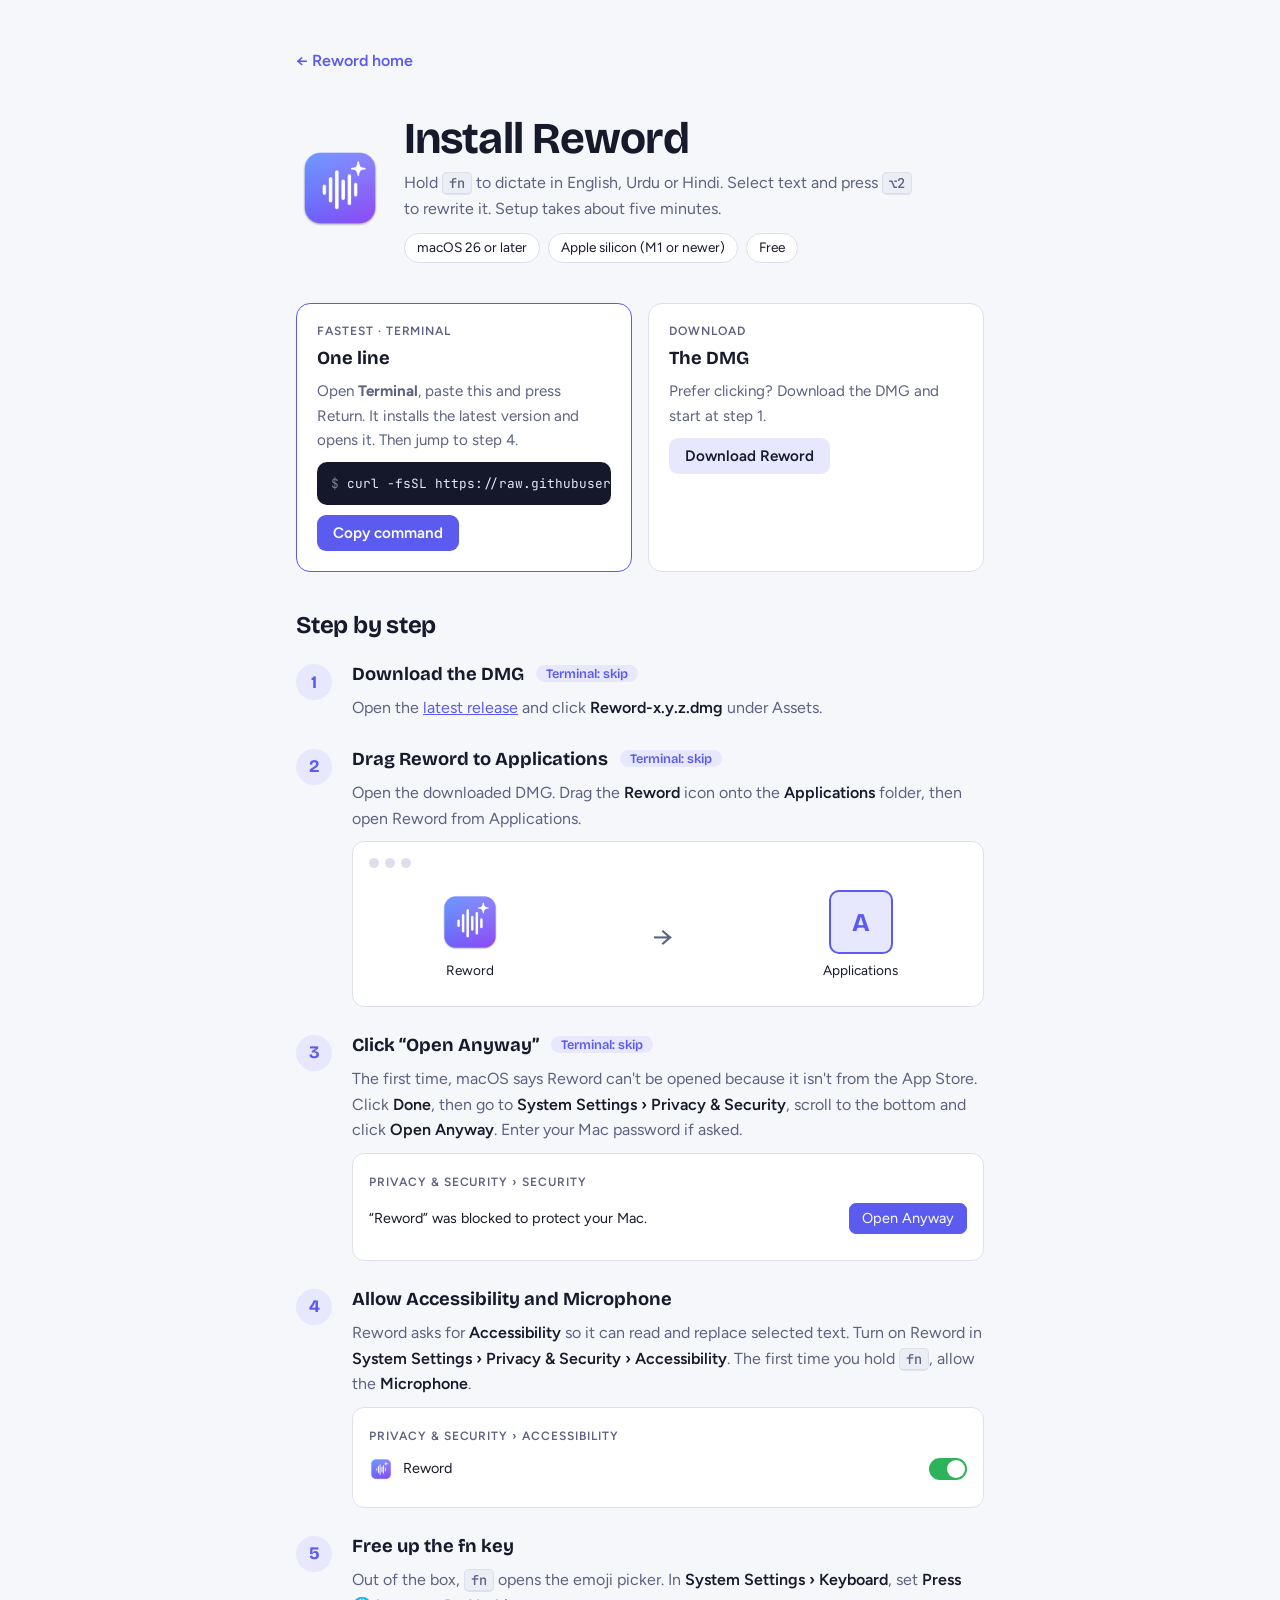
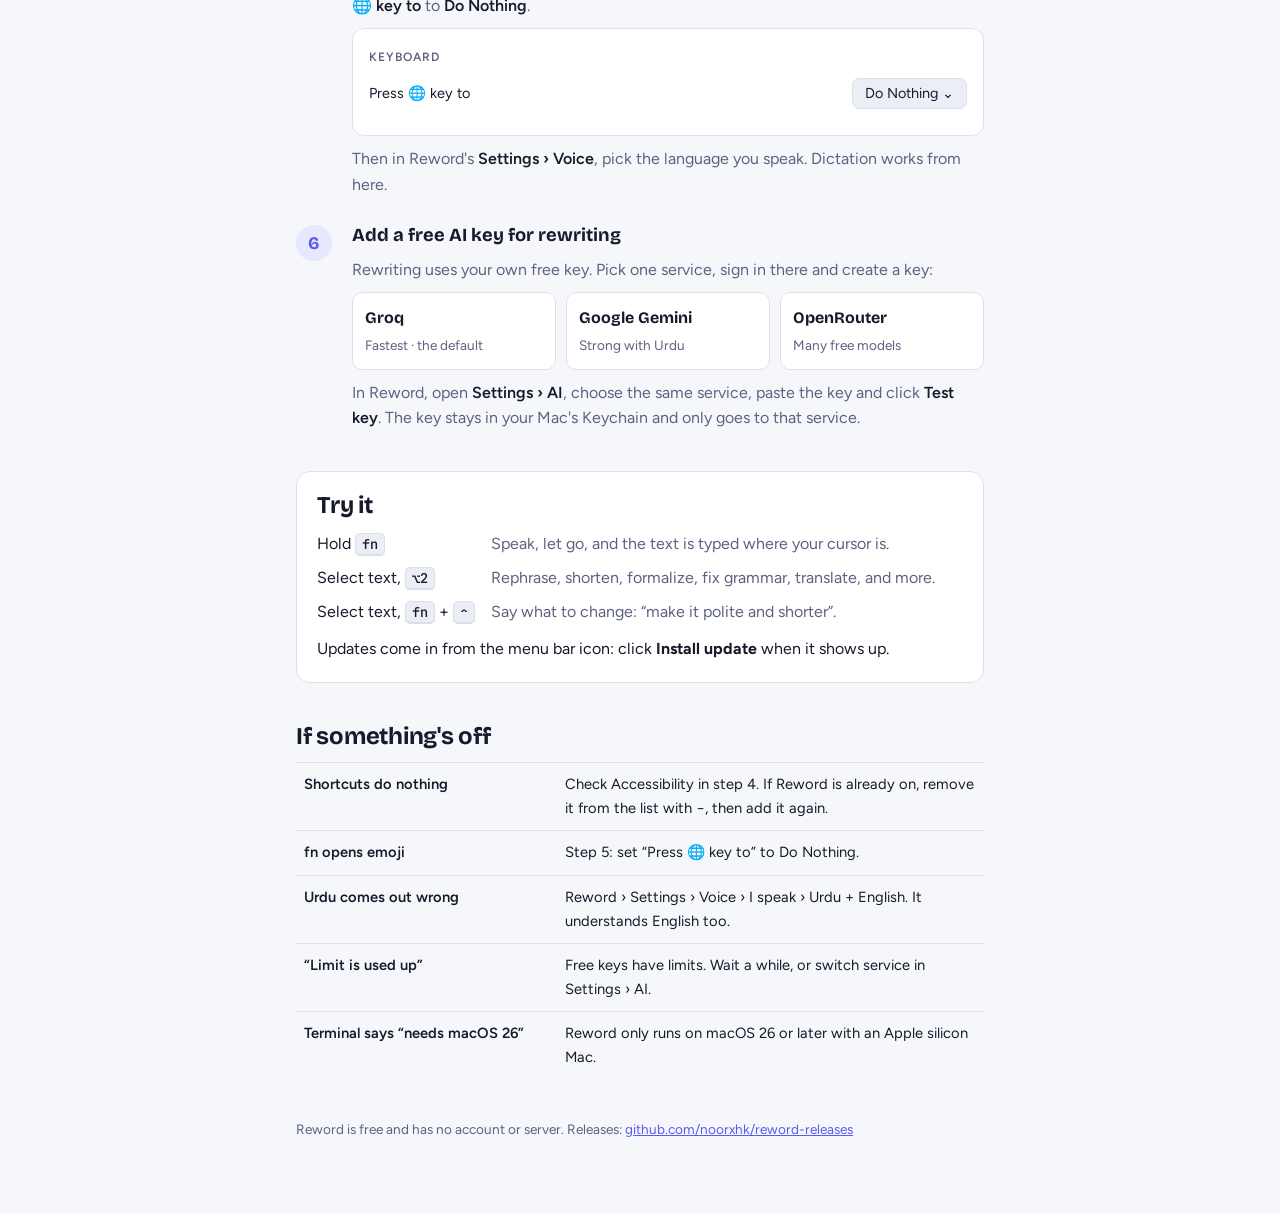
==== docs/install.html @ 955d774e "Landing page for Reword index.html is now a landing page: hero with the film, before/after examples," ====
<!doctype html>
<html lang="en">
<head>
<meta charset="utf-8">
<meta name="viewport" content="width=device-width, initial-scale=1, viewport-fit=cover">
<link rel="icon" href="icon.png">
<title>Install Reword</title>
<meta name="description" content="Step-by-step guide to install Reword on your Mac.">
<link rel="preconnect" href="https://fonts.googleapis.com">
<link rel="stylesheet" href="https://fonts.googleapis.com/css2?family=Bricolage+Grotesque:opsz,wght@12..96,600;12..96,700&family=Figtree:wght@400;500;600&family=JetBrains+Mono:wght@400;500&display=swap">
<style>
/* Layout: one narrow column, each step a numbered row with a small mock of the macOS screen it happens on. */
:root {
  --bg: #f6f7fb;
  --surface: #ffffff;
  --sunk: #eceef6;
  --fg: #171a2b;
  --muted: #5d6280;
  --line: #dde0ec;
  --accent: #5b5bf0;
  --accent-ink: #ffffff;
  --accent-soft: #e7e7fd;
  --ok: #2fb35a;
  --term-bg: #15172a;
  --term-fg: #e6e8f5;
  --display: "Bricolage Grotesque", "Avenir Next", system-ui, sans-serif;
  --body: "Figtree", -apple-system, "Segoe UI", system-ui, sans-serif;
  --mono: "JetBrains Mono", ui-monospace, "SF Mono", Menlo, monospace;
}
@media (prefers-color-scheme: dark) {
  :root:not([data-theme="light"]) {
    --bg: #0f1120; --surface: #181b2e; --sunk: #21253c; --fg: #eceefa; --muted: #a2a7c4; --line: #2c3150;
    --accent: #8b8bff; --accent-ink: #0f1120; --accent-soft: #262a52; --ok: #4cd27a; --term-bg: #0a0b16; --term-fg: #e6e8f5;
    color-scheme: dark;
  }
}
:root[data-theme="dark"] {
  --bg: #0f1120; --surface: #181b2e; --sunk: #21253c; --fg: #eceefa; --muted: #a2a7c4; --line: #2c3150;
  --accent: #8b8bff; --accent-ink: #0f1120; --accent-soft: #262a52; --ok: #4cd27a; --term-bg: #0a0b16; --term-fg: #e6e8f5;
  color-scheme: dark;
}
* { box-sizing: border-box; }
body { margin: 0; background: var(--bg); color: var(--fg); font: 16px/1.6 var(--body); -webkit-font-smoothing: antialiased; }
img { max-width: 100%; }
.wrap { max-width: 720px; margin: 0 auto; padding-block: 48px 72px; padding-left: max(16px, env(safe-area-inset-left, 0px)); padding-right: max(16px, env(safe-area-inset-right, 0px)); display: grid; gap: 40px; }
a { color: var(--accent); }
a:focus-visible, button:focus-visible { outline: 2px solid var(--accent); outline-offset: 2px; border-radius: 6px; }
h1, h2, h3 { font-family: var(--display); line-height: 1.15; text-wrap: balance; margin: 0; }
h1 { font-size: clamp(2rem, 6vw, 2.75rem); letter-spacing: -0.02em; }
h2 { font-size: 1.5rem; letter-spacing: -0.01em; }
h3 { font-size: 1.15rem; }
p { margin: 0; }
kbd { font: 500 0.85em var(--mono); background: var(--sunk); border: 1px solid var(--line); border-bottom-width: 2px; border-radius: 5px; padding: 1px 6px; }
.label { font: 600 0.75rem var(--body); letter-spacing: 0.08em; text-transform: uppercase; color: var(--muted); }

header { display: grid; grid-template-columns: auto 1fr; gap: 20px; align-items: center; }
header img { width: 88px; height: 88px; }
header .lede { color: var(--muted); margin-top: 6px; max-width: 52ch; }
.needs { display: flex; flex-wrap: wrap; gap: 8px; margin-top: 12px; }
.needs span { font-size: 0.85rem; background: var(--surface); border: 1px solid var(--line); border-radius: 999px; padding: 3px 12px; }

.paths { display: grid; grid-template-columns: 1fr 1fr; gap: 16px; }
.path { background: var(--surface); border: 1px solid var(--line); border-radius: 14px; padding: 20px; display: grid; gap: 10px; align-content: start; min-width: 0; }
.path.fast { border-color: var(--accent); }
.path p { color: var(--muted); font-size: 0.95rem; }
.term { background: var(--term-bg); color: var(--term-fg); border-radius: 10px; padding: 12px 14px; font: 0.8rem/1.5 var(--mono); overflow-x: auto; white-space: nowrap; }
.term::before { content: "$ "; opacity: 0.5; }
.btn { appearance: none; border: 0; cursor: pointer; font: 600 0.95rem var(--body); background: var(--accent); color: var(--accent-ink); border-radius: 9px; padding: 9px 16px; text-decoration: none; display: inline-flex; justify-self: start; align-items: center; gap: 8px; }
.btn.ghost { background: var(--accent-soft); color: var(--fg); }

ol.steps { list-style: none; margin: 0; padding: 0; display: grid; gap: 28px; counter-reset: step; }
.step { display: grid; grid-template-columns: 40px 1fr; gap: 16px; counter-increment: step; }
.step::before { content: counter(step); font: 700 1.1rem var(--display); width: 36px; height: 36px; border-radius: 50%; display: grid; place-items: center; background: var(--accent-soft); color: var(--accent); }
.step > div { display: grid; gap: 10px; min-width: 0; }
.step p { color: var(--muted); }
.step p strong { color: var(--fg); font-weight: 600; }
.skip { font-size: 0.8rem; font-weight: 600; color: var(--accent); background: var(--accent-soft); border-radius: 999px; padding: 1px 10px; margin-left: 8px; vertical-align: 2px; white-space: nowrap; }

/* Small stand-ins for the macOS screens each step happens on. */
.mock { background: var(--surface); border: 1px solid var(--line); border-radius: 12px; padding: 16px; font-size: 0.9rem; overflow-x: auto; }
.mock .bar { display: flex; gap: 6px; margin-bottom: 14px; }
.mock .bar i { width: 10px; height: 10px; border-radius: 50%; background: var(--line); }
.dmg { display: flex; align-items: center; justify-content: space-around; gap: 12px; padding: 8px 0; }
.dmg figure { margin: 0; display: grid; justify-items: center; gap: 6px; font-size: 0.85rem; }
.dmg img, .folder { width: 64px; height: 64px; }
.folder { border-radius: 10px; background: linear-gradient(var(--accent-soft), var(--accent-soft)) ; border: 2px solid var(--accent); display: grid; place-items: center; font: 700 1.6rem var(--display); color: var(--accent); }
.arrow { font-size: 1.8rem; color: var(--muted); }
.row { display: flex; align-items: center; justify-content: space-between; gap: 12px; padding: 10px 0; border-top: 1px solid var(--line); }
.row:first-of-type { border-top: 0; }
.row small { color: var(--muted); display: block; }
.fakebtn { border: 1px solid var(--line); border-radius: 7px; padding: 3px 12px; background: var(--sunk); white-space: nowrap; }
.fakebtn.hot { background: var(--accent); color: var(--accent-ink); border-color: var(--accent); }
.toggle { width: 38px; height: 22px; border-radius: 999px; background: var(--ok); position: relative; flex: none; }
.toggle::after { content: ""; position: absolute; top: 2px; right: 2px; width: 18px; height: 18px; border-radius: 50%; background: #fff; }
.app { display: flex; align-items: center; gap: 10px; }
.app img { width: 24px; height: 24px; }

.keys { display: grid; grid-template-columns: repeat(3, 1fr); gap: 10px; }
.key { border: 1px solid var(--line); border-radius: 10px; padding: 12px; background: var(--surface); display: grid; gap: 4px; text-decoration: none; color: var(--fg); min-width: 0; }
.key:hover { border-color: var(--accent); }
.key b { font-family: var(--display); }
.key span { color: var(--muted); font-size: 0.85rem; }

.try { background: var(--surface); border: 1px solid var(--line); border-radius: 14px; padding: 20px; display: grid; gap: 12px; }
.try dl { margin: 0; display: grid; grid-template-columns: auto 1fr; gap: 8px 16px; }
.try dt { white-space: nowrap; }
.try dd { margin: 0; color: var(--muted); }

table { width: 100%; border-collapse: collapse; font-size: 0.92rem; }
td { padding: 10px 8px; border-top: 1px solid var(--line); vertical-align: top; }
td:first-child { font-weight: 600; width: 38%; }
.tablewrap { overflow-x: auto; }
footer { color: var(--muted); font-size: 0.85rem; }

@media (max-width: 560px) {
  .paths, .keys { grid-template-columns: 1fr; }
  header { grid-template-columns: 1fr; }
  .step { grid-template-columns: 1fr; gap: 8px; }
}
</style>

</head>
<body>
<div class="wrap">
  <a href="./" style="font-weight:600;text-decoration:none">← Reword home</a>
  <header>
    <img src="icon.png" alt="Reword app icon">
    <div>
      <h1>Install Reword</h1>
      <p class="lede">Hold <kbd>fn</kbd> to dictate in English, Urdu or Hindi. Select text and press <kbd>⌥2</kbd> to rewrite it. Setup takes about five minutes.</p>
      <div class="needs"><span>macOS 26 or later</span><span>Apple silicon (M1 or newer)</span><span>Free</span></div>
    </div>
  </header>

  <section class="paths" aria-label="Choose how to install">
    <div class="path fast">
      <span class="label">Fastest · Terminal</span>
      <h3>One line</h3>
      <p>Open <strong>Terminal</strong>, paste this and press Return. It installs the latest version and opens it. Then jump to step 4.</p>
      <div class="term" id="cmd">curl -fsSL https://raw.githubusercontent.com/noorxhk/reword-releases/main/install.sh | bash</div>
      <button class="btn" id="copy" type="button">Copy command</button>
    </div>
    <div class="path">
      <span class="label">Download</span>
      <h3>The DMG</h3>
      <p>Prefer clicking? Download the DMG and start at step 1.</p>
      <a class="btn ghost" href="https://github.com/noorxhk/reword-releases/releases/latest">Download Reword</a>
    </div>
  </section>

  <section style="display:grid;gap:24px">
    <h2>Step by step</h2>
    <ol class="steps">
      <li class="step"><div>
        <h3>Download the DMG <span class="skip">Terminal: skip</span></h3>
        <p>Open the <a href="https://github.com/noorxhk/reword-releases/releases/latest">latest release</a> and click <strong>Reword-x.y.z.dmg</strong> under Assets.</p>
      </div></li>

      <li class="step"><div>
        <h3>Drag Reword to Applications <span class="skip">Terminal: skip</span></h3>
        <p>Open the downloaded DMG. Drag the <strong>Reword</strong> icon onto the <strong>Applications</strong> folder, then open Reword from Applications.</p>
        <div class="mock" aria-hidden="true">
          <div class="bar"><i></i><i></i><i></i></div>
          <div class="dmg">
            <figure><img src="icon.png" alt=""><figcaption>Reword</figcaption></figure>
            <span class="arrow">→</span>
            <figure><div class="folder">A</div><figcaption>Applications</figcaption></figure>
          </div>
        </div>
      </div></li>

      <li class="step"><div>
        <h3>Click “Open Anyway” <span class="skip">Terminal: skip</span></h3>
        <p>The first time, macOS says Reword can't be opened because it isn't from the App Store. Click <strong>Done</strong>, then go to <strong>System Settings › Privacy &amp; Security</strong>, scroll to the bottom and click <strong>Open Anyway</strong>. Enter your Mac password if asked.</p>
        <div class="mock" aria-hidden="true">
          <span class="label">Privacy &amp; Security › Security</span>
          <div class="row"><span>“Reword” was blocked to protect your Mac.</span><span class="fakebtn hot">Open Anyway</span></div>
        </div>
      </div></li>

      <li class="step"><div>
        <h3>Allow Accessibility and Microphone</h3>
        <p>Reword asks for <strong>Accessibility</strong> so it can read and replace selected text. Turn on Reword in <strong>System Settings › Privacy &amp; Security › Accessibility</strong>. The first time you hold <kbd>fn</kbd>, allow the <strong>Microphone</strong>.</p>
        <div class="mock" aria-hidden="true">
          <span class="label">Privacy &amp; Security › Accessibility</span>
          <div class="row"><span class="app"><img src="icon.png" alt="">Reword</span><span class="toggle"></span></div>
        </div>
      </div></li>

      <li class="step"><div>
        <h3>Free up the fn key</h3>
        <p>Out of the box, <kbd>fn</kbd> opens the emoji picker. In <strong>System Settings › Keyboard</strong>, set <strong>Press 🌐 key to</strong> to <strong>Do Nothing</strong>.</p>
        <div class="mock" aria-hidden="true">
          <span class="label">Keyboard</span>
          <div class="row"><span>Press 🌐 key to</span><span class="fakebtn">Do Nothing ⌄</span></div>
        </div>
        <p>Then in Reword's <strong>Settings › Voice</strong>, pick the language you speak. Dictation works from here.</p>
      </div></li>

      <li class="step"><div>
        <h3>Add a free AI key for rewriting</h3>
        <p>Rewriting uses your own free key. Pick one service, sign in there and create a key:</p>
        <div class="keys">
          <a class="key" href="https://console.groq.com/keys"><b>Groq</b><span>Fastest · the default</span></a>
          <a class="key" href="https://aistudio.google.com/apikey"><b>Google Gemini</b><span>Strong with Urdu</span></a>
          <a class="key" href="https://openrouter.ai/keys"><b>OpenRouter</b><span>Many free models</span></a>
        </div>
        <p>In Reword, open <strong>Settings › AI</strong>, choose the same service, paste the key and click <strong>Test key</strong>. The key stays in your Mac's Keychain and only goes to that service.</p>
      </div></li>
    </ol>
  </section>

  <section class="try">
    <h2>Try it</h2>
    <dl>
      <dt>Hold <kbd>fn</kbd></dt><dd>Speak, let go, and the text is typed where your cursor is.</dd>
      <dt>Select text, <kbd>⌥2</kbd></dt><dd>Rephrase, shorten, formalize, fix grammar, translate, and more.</dd>
      <dt>Select text, <kbd>fn</kbd> + <kbd>⌃</kbd></dt><dd>Say what to change: “make it polite and shorter”.</dd>
    </dl>
    <p>Updates come in from the menu bar icon: click <strong>Install update</strong> when it shows up.</p>
  </section>

  <section style="display:grid;gap:12px">
    <h2>If something's off</h2>
    <div class="tablewrap"><table>
      <tr><td>Shortcuts do nothing</td><td>Check Accessibility in step 4. If Reword is already on, remove it from the list with −, then add it again.</td></tr>
      <tr><td>fn opens emoji</td><td>Step 5: set “Press 🌐 key to” to Do Nothing.</td></tr>
      <tr><td>Urdu comes out wrong</td><td>Reword › Settings › Voice › I speak › Urdu + English. It understands English too.</td></tr>
      <tr><td>“Limit is used up”</td><td>Free keys have limits. Wait a while, or switch service in Settings › AI.</td></tr>
      <tr><td>Terminal says “needs macOS 26”</td><td>Reword only runs on macOS 26 or later with an Apple silicon Mac.</td></tr>
    </table></div>
  </section>

  <footer>Reword is free and has no account or server. Releases: <a href="https://github.com/noorxhk/reword-releases">github.com/noorxhk/reword-releases</a></footer>
</div>

<script>
document.getElementById("copy").addEventListener("click", async (e) => {
  const cmd = document.getElementById("cmd");
  try {
    await navigator.clipboard.writeText(cmd.textContent);
    e.target.textContent = "Copied";
  } catch {
    getSelection().selectAllChildren(cmd);
    e.target.textContent = "Press ⌘C to copy";
  }
  setTimeout(() => (e.target.textContent = "Copy command"), 2000);
});
</script>
</body>
</html>
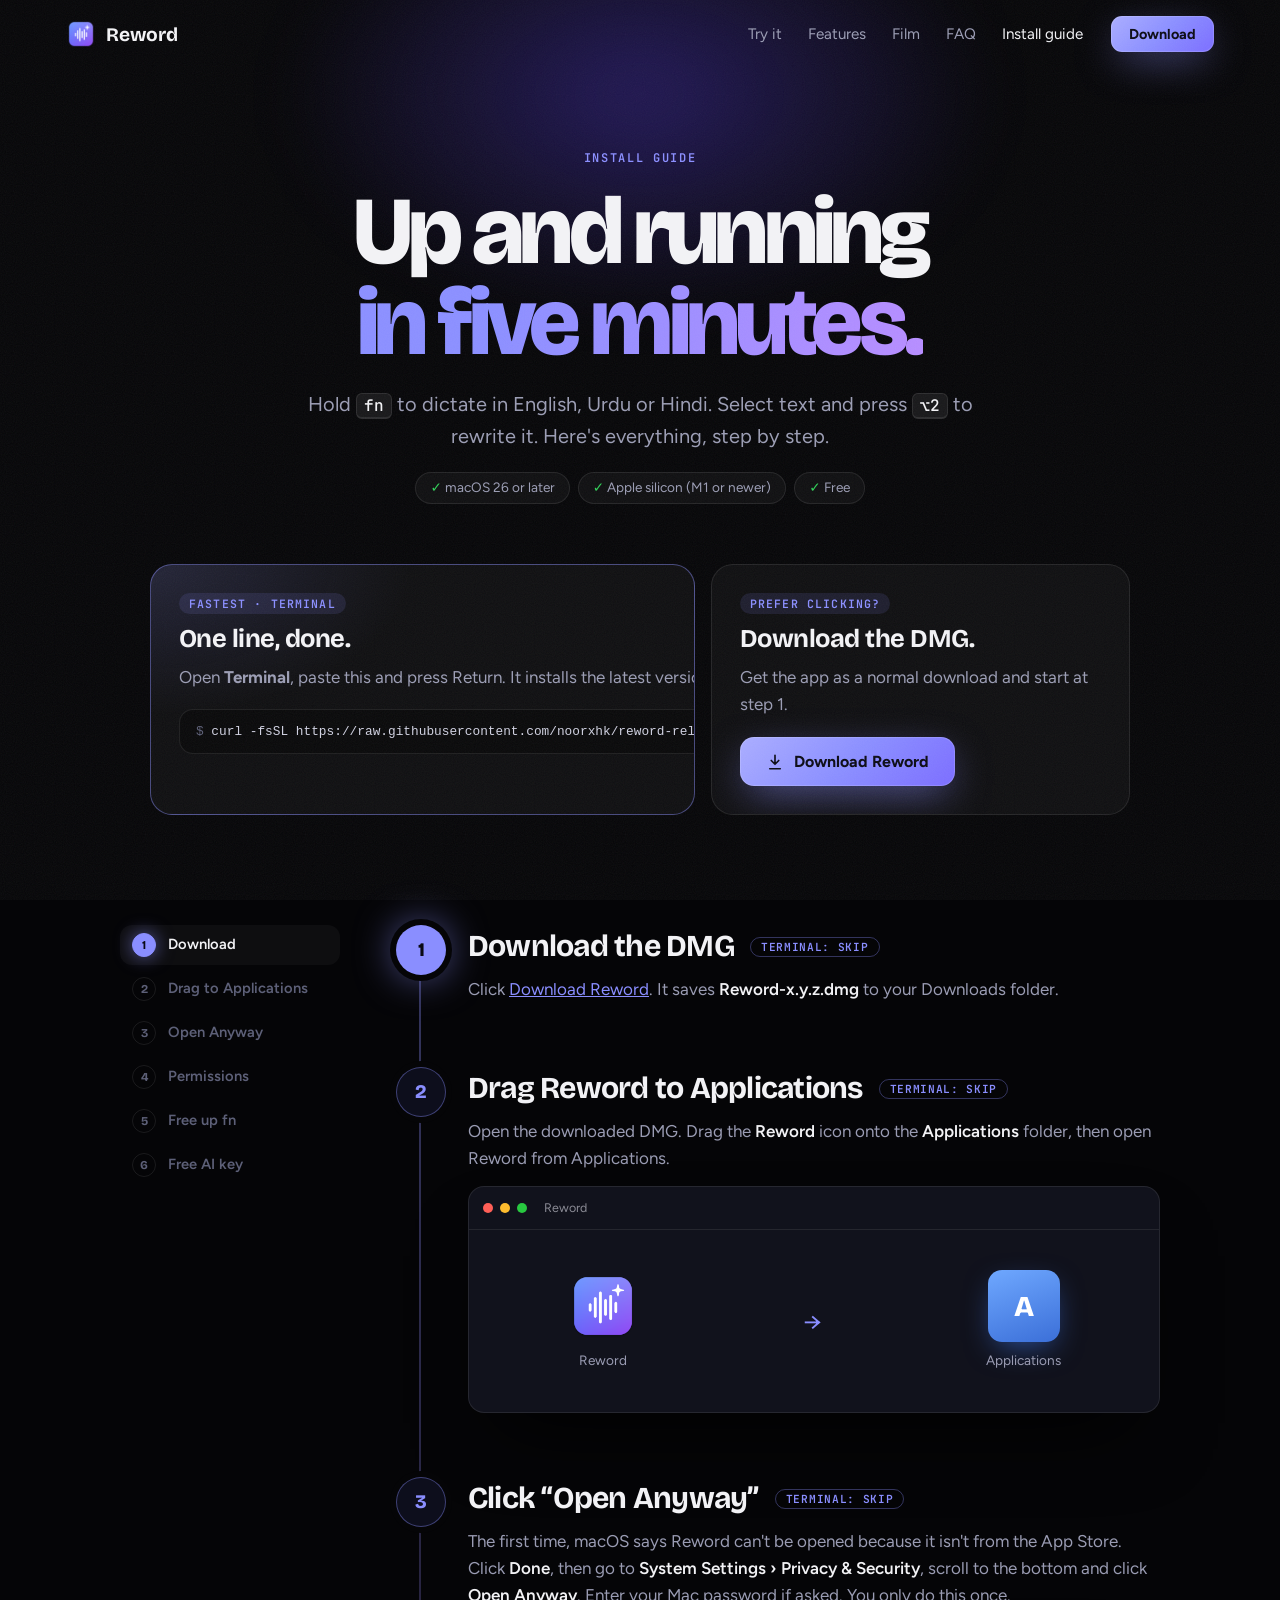
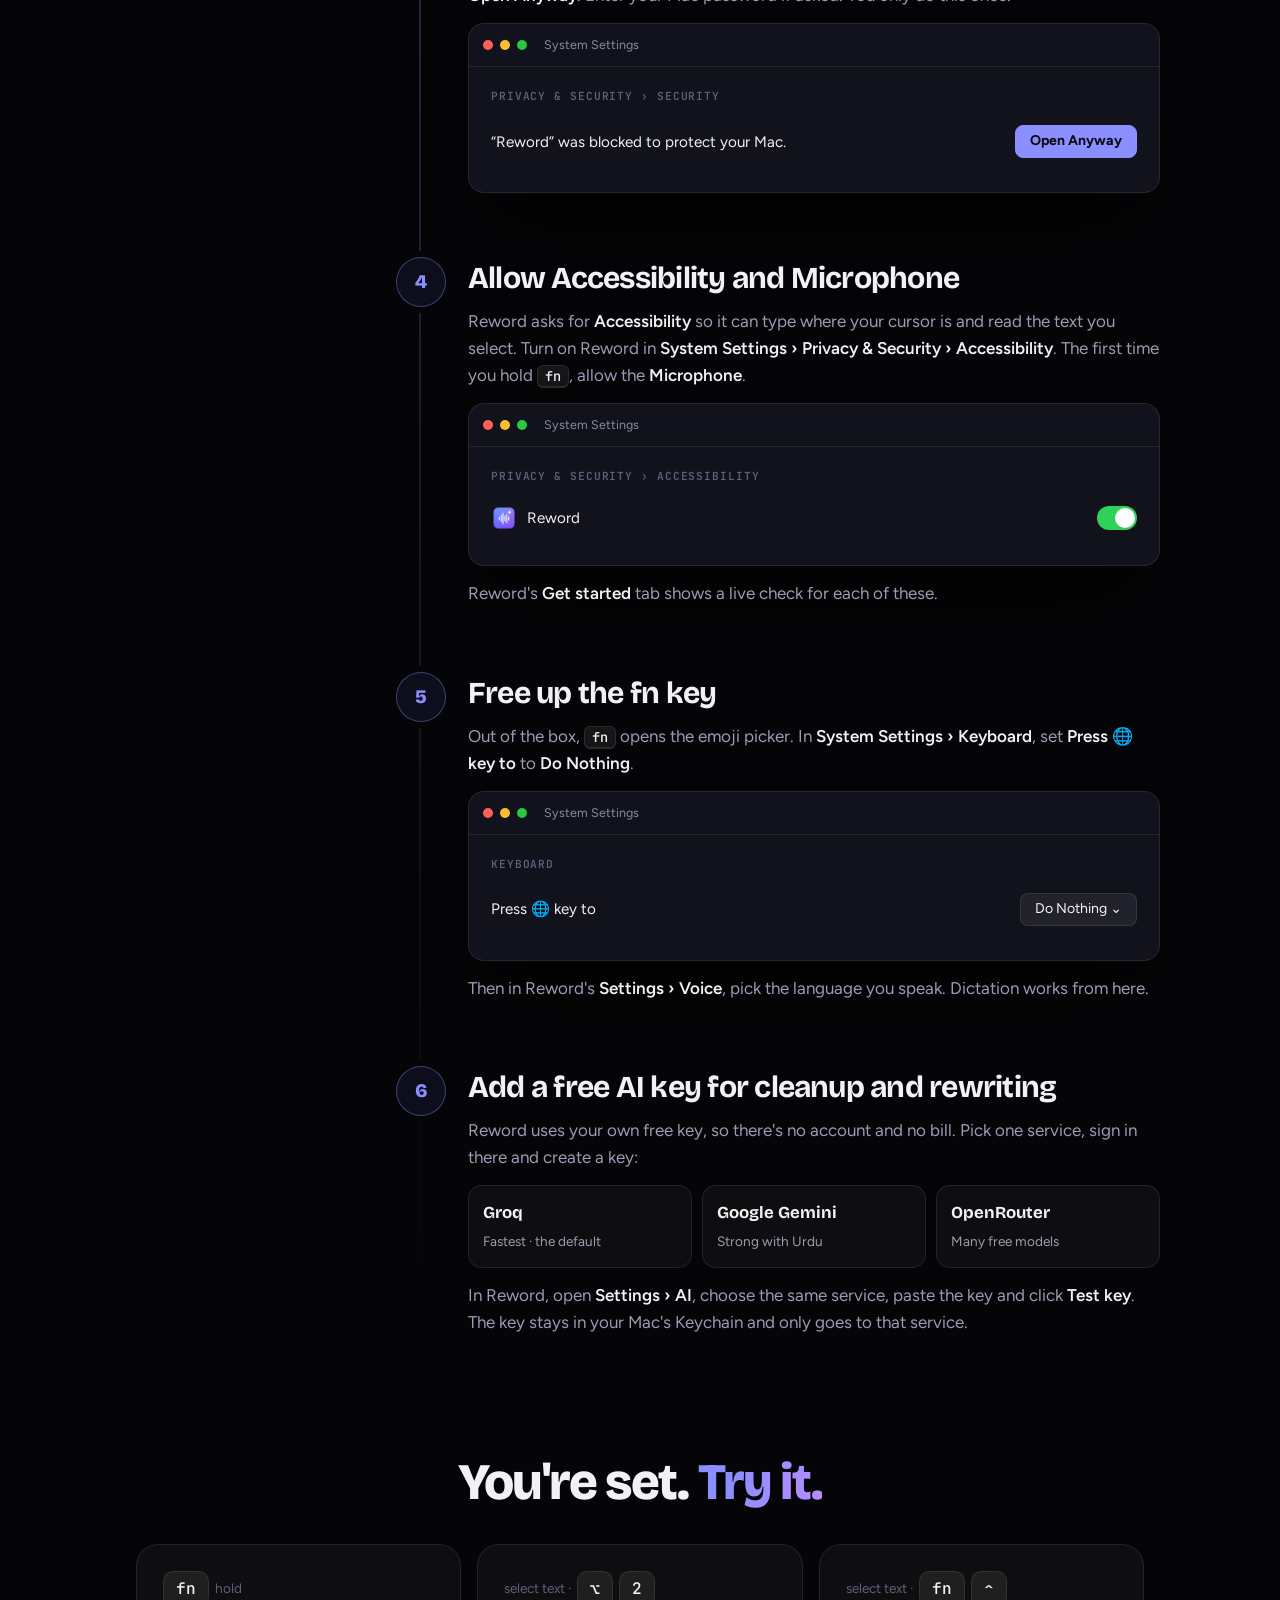
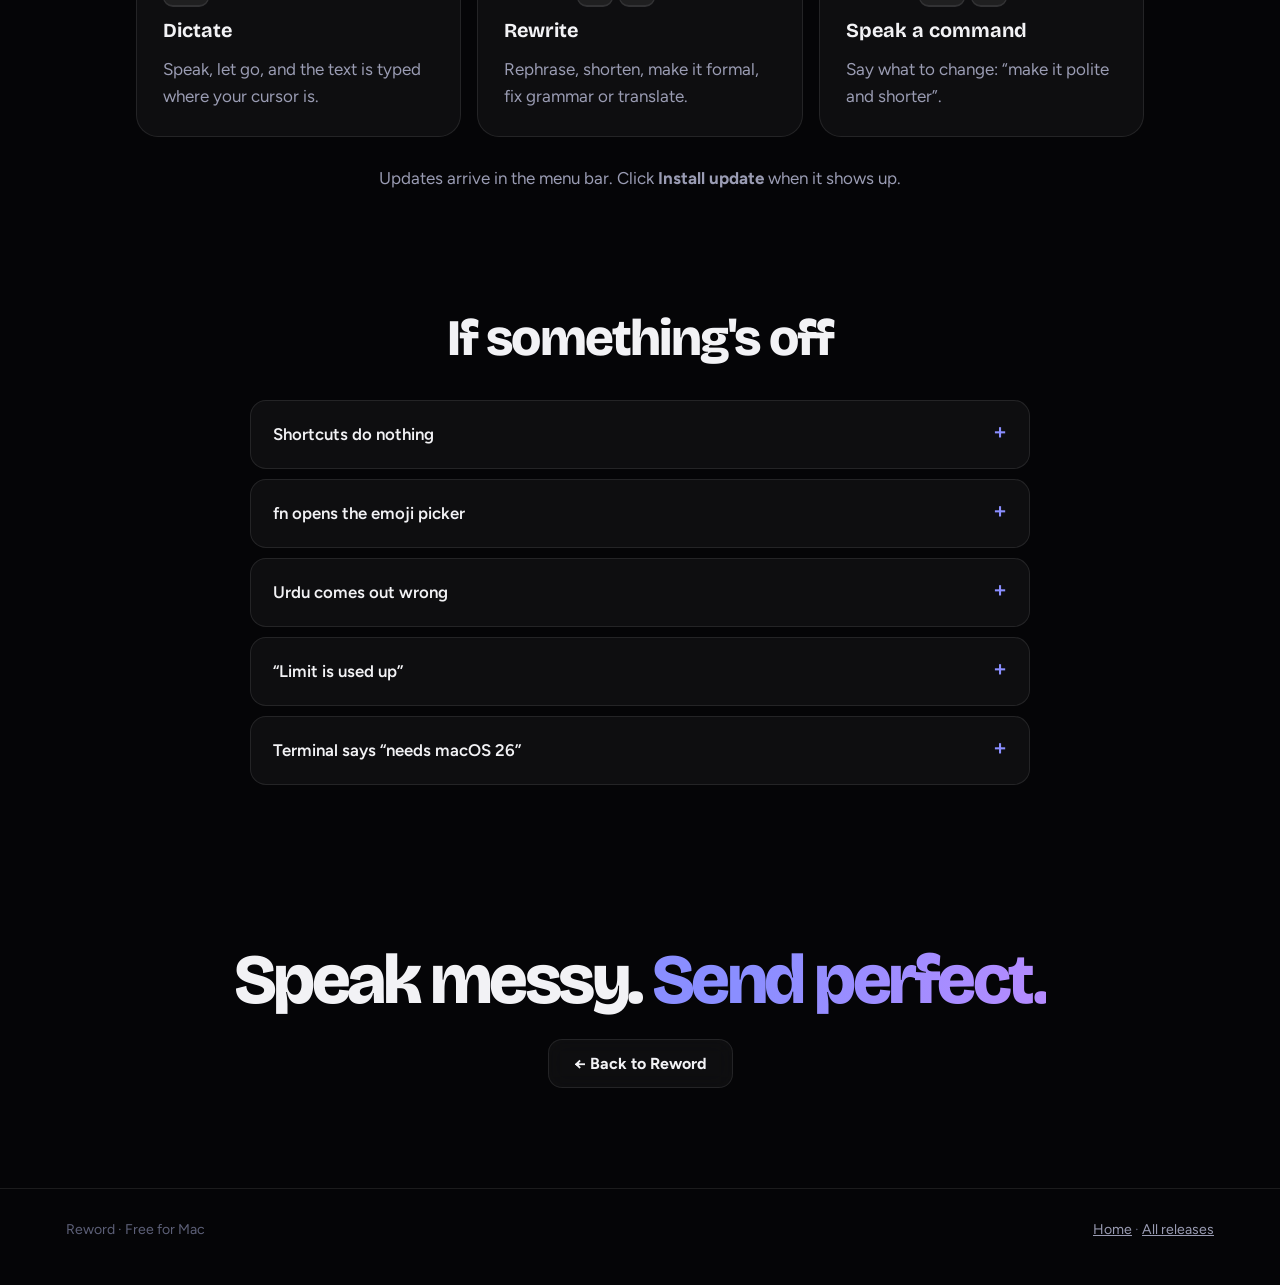
==== commit c8fb85f4: "Install guide in the website's style site.css and site.js now hold what both pages share (palette, t" ====
--- a/docs/install.html
+++ b/docs/install.html
@@ -3,203 +3,217 @@
 <head>
 <meta charset="utf-8">
 <meta name="viewport" content="width=device-width, initial-scale=1, viewport-fit=cover">
+<title>Install Reword</title>
+<meta name="description" content="Install Reword on your Mac in about five minutes, step by step.">
+<meta property="og:title" content="Install Reword">
+<meta property="og:description" content="Up and running in about five minutes.">
+<meta property="og:image" content="https://noorxhk.github.io/reword-releases/og.jpg">
+<meta name="theme-color" content="#050507">
 <link rel="icon" href="icon.png">
-<title>Install Reword</title>
-<meta name="description" content="Step-by-step guide to install Reword on your Mac.">
 <link rel="preconnect" href="https://fonts.googleapis.com">
-<link rel="stylesheet" href="https://fonts.googleapis.com/css2?family=Bricolage+Grotesque:opsz,wght@12..96,600;12..96,700&family=Figtree:wght@400;500;600&family=JetBrains+Mono:wght@400;500&display=swap">
+<link rel="stylesheet" href="https://fonts.googleapis.com/css2?family=Bricolage+Grotesque:opsz,wght@12..96,500;12..96,700;12..96,800&family=Figtree:wght@400;500;600;700&family=JetBrains+Mono:wght@400;500&display=swap">
+<link rel="stylesheet" href="site.css">
 <style>
-/* Layout: one narrow column, each step a numbered row with a small mock of the macOS screen it happens on. */
-:root {
-  --bg: #f6f7fb;
-  --surface: #ffffff;
-  --sunk: #eceef6;
-  --fg: #171a2b;
-  --muted: #5d6280;
-  --line: #dde0ec;
-  --accent: #5b5bf0;
-  --accent-ink: #ffffff;
-  --accent-soft: #e7e7fd;
-  --ok: #2fb35a;
-  --term-bg: #15172a;
-  --term-fg: #e6e8f5;
-  --display: "Bricolage Grotesque", "Avenir Next", system-ui, sans-serif;
-  --body: "Figtree", -apple-system, "Segoe UI", system-ui, sans-serif;
-  --mono: "JetBrains Mono", ui-monospace, "SF Mono", Menlo, monospace;
-}
-@media (prefers-color-scheme: dark) {
-  :root:not([data-theme="light"]) {
-    --bg: #0f1120; --surface: #181b2e; --sunk: #21253c; --fg: #eceefa; --muted: #a2a7c4; --line: #2c3150;
-    --accent: #8b8bff; --accent-ink: #0f1120; --accent-soft: #262a52; --ok: #4cd27a; --term-bg: #0a0b16; --term-fg: #e6e8f5;
-    color-scheme: dark;
-  }
-}
-:root[data-theme="dark"] {
-  --bg: #0f1120; --surface: #181b2e; --sunk: #21253c; --fg: #eceefa; --muted: #a2a7c4; --line: #2c3150;
-  --accent: #8b8bff; --accent-ink: #0f1120; --accent-soft: #262a52; --ok: #4cd27a; --term-bg: #0a0b16; --term-fg: #e6e8f5;
-  color-scheme: dark;
-}
-* { box-sizing: border-box; }
-body { margin: 0; background: var(--bg); color: var(--fg); font: 16px/1.6 var(--body); -webkit-font-smoothing: antialiased; }
-img { max-width: 100%; }
-.wrap { max-width: 720px; margin: 0 auto; padding-block: 48px 72px; padding-left: max(16px, env(safe-area-inset-left, 0px)); padding-right: max(16px, env(safe-area-inset-right, 0px)); display: grid; gap: 40px; }
-a { color: var(--accent); }
-a:focus-visible, button:focus-visible { outline: 2px solid var(--accent); outline-offset: 2px; border-radius: 6px; }
-h1, h2, h3 { font-family: var(--display); line-height: 1.15; text-wrap: balance; margin: 0; }
-h1 { font-size: clamp(2rem, 6vw, 2.75rem); letter-spacing: -0.02em; }
-h2 { font-size: 1.5rem; letter-spacing: -0.01em; }
-h3 { font-size: 1.15rem; }
-p { margin: 0; }
-kbd { font: 500 0.85em var(--mono); background: var(--sunk); border: 1px solid var(--line); border-bottom-width: 2px; border-radius: 5px; padding: 1px 6px; }
-.label { font: 600 0.75rem var(--body); letter-spacing: 0.08em; text-transform: uppercase; color: var(--muted); }
-
-header { display: grid; grid-template-columns: auto 1fr; gap: 20px; align-items: center; }
-header img { width: 88px; height: 88px; }
-header .lede { color: var(--muted); margin-top: 6px; max-width: 52ch; }
-.needs { display: flex; flex-wrap: wrap; gap: 8px; margin-top: 12px; }
-.needs span { font-size: 0.85rem; background: var(--surface); border: 1px solid var(--line); border-radius: 999px; padding: 3px 12px; }
-
-.paths { display: grid; grid-template-columns: 1fr 1fr; gap: 16px; }
-.path { background: var(--surface); border: 1px solid var(--line); border-radius: 14px; padding: 20px; display: grid; gap: 10px; align-content: start; min-width: 0; }
-.path.fast { border-color: var(--accent); }
-.path p { color: var(--muted); font-size: 0.95rem; }
-.term { background: var(--term-bg); color: var(--term-fg); border-radius: 10px; padding: 12px 14px; font: 0.8rem/1.5 var(--mono); overflow-x: auto; white-space: nowrap; }
-.term::before { content: "$ "; opacity: 0.5; }
-.btn { appearance: none; border: 0; cursor: pointer; font: 600 0.95rem var(--body); background: var(--accent); color: var(--accent-ink); border-radius: 9px; padding: 9px 16px; text-decoration: none; display: inline-flex; justify-self: start; align-items: center; gap: 8px; }
-.btn.ghost { background: var(--accent-soft); color: var(--fg); }
-
-ol.steps { list-style: none; margin: 0; padding: 0; display: grid; gap: 28px; counter-reset: step; }
-.step { display: grid; grid-template-columns: 40px 1fr; gap: 16px; counter-increment: step; }
-.step::before { content: counter(step); font: 700 1.1rem var(--display); width: 36px; height: 36px; border-radius: 50%; display: grid; place-items: center; background: var(--accent-soft); color: var(--accent); }
-.step > div { display: grid; gap: 10px; min-width: 0; }
+/* The guide: a glowing timeline of six steps, each with a small mock of the macOS screen it happens on. */
+header { position: relative; padding-block: 150px 60px; overflow: hidden; text-align: center; isolation: isolate; }
+header::before { content: ""; position: absolute; inset: -40% 10% auto; height: 640px; background: radial-gradient(50% 50% at 50% 50%, rgba(91,61,240,0.35), transparent 70%); filter: blur(30px); pointer-events: none; z-index: -1; }
+header .wrap { display: grid; justify-items: center; gap: 20px; }
+header h1 { font-size: clamp(2.8rem, 9vw, 6rem); letter-spacing: -0.05em; font-weight: 800; line-height: 0.95; }
+header .lede { color: var(--muted); font-size: clamp(1.05rem, 2.2vw, 1.25rem); max-width: 52ch; }
+.needs { display: flex; flex-wrap: wrap; justify-content: center; gap: 8px; }
+.needs span { border: 1px solid var(--line); background: var(--surface); border-radius: 999px; padding: 4px 14px; font-size: 0.85rem; color: var(--muted); }
+.needs span::before { content: "✓ "; color: var(--green); }
+
+.paths { display: grid; grid-template-columns: 1.3fr 1fr; gap: 16px; max-width: 980px; margin: 0 auto; }
+.path { position: relative; border-radius: 22px; border: 1px solid var(--line); background: var(--surface); padding: 28px; display: grid; gap: 12px; align-content: start; min-width: 0; overflow: hidden; }
+.path.fast { border-color: rgba(138,142,255,0.45); background: radial-gradient(80% 100% at 0% 0%, rgba(138,142,255,0.16), transparent 60%), var(--surface); }
+.path h2 { font-size: 1.6rem; letter-spacing: -0.02em; }
+.path p { color: var(--muted); }
+.path .term-line { margin: 6px 0 0; max-width: none; }
+.path .btn { justify-self: start; margin-top: 6px; }
+.tagline { justify-self: start; font: 600 0.72rem var(--mono); letter-spacing: 0.1em; text-transform: uppercase; color: var(--accent); background: rgba(138,142,255,0.12); border-radius: 999px; padding: 3px 10px; }
+
+.guide { display: grid; grid-template-columns: 220px minmax(0, 1fr); gap: 56px; max-width: 1040px; margin: 0 auto; padding-block: 110px 40px; }
+.toc { position: sticky; top: 100px; align-self: start; display: grid; gap: 4px; }
+.toc a { display: flex; align-items: center; gap: 12px; padding: 8px 12px; border-radius: 12px; color: var(--dim); text-decoration: none; font-weight: 600; font-size: 0.92rem; transition: color .3s, background .3s; }
+.toc a b { width: 24px; height: 24px; border-radius: 50%; display: grid; place-items: center; font: 700 0.75rem var(--display); border: 1px solid var(--line); flex: none; transition: all .3s; }
+.toc a.on { color: var(--fg); background: var(--surface); }
+.toc a.on b { background: var(--accent); color: #0a0a14; border-color: var(--accent); box-shadow: 0 0 18px rgba(138,142,255,0.6); }
+.toc a.done b { color: var(--green); border-color: rgba(48,209,88,0.5); }
+
+ol.steps { list-style: none; margin: 0; padding: 0; display: grid; gap: 64px; position: relative; counter-reset: step; }
+ol.steps::before { content: ""; position: absolute; left: 23px; top: 24px; bottom: 24px; width: 2px; background: linear-gradient(var(--accent), rgba(195,139,255,0.4) 60%, transparent); opacity: 0.35; }
+.step { position: relative; display: grid; grid-template-columns: 48px minmax(0, 1fr); gap: 24px; counter-increment: step; scroll-margin-top: 100px; }
+.step::before { content: counter(step); width: 48px; height: 48px; border-radius: 50%; display: grid; place-items: center; font: 800 1.2rem var(--display); color: var(--accent); background: #0d0e1c; border: 1px solid rgba(138,142,255,0.4); box-shadow: 0 0 0 6px var(--bg); transition: all .4s; }
+.step.on::before { background: var(--accent); color: #0a0a14; box-shadow: 0 0 0 6px var(--bg), 0 0 40px rgba(138,142,255,0.7); }
+.step > div { display: grid; gap: 14px; min-width: 0; padding-top: 6px; }
+.step h3 { font-size: clamp(1.4rem, 3vw, 1.9rem); letter-spacing: -0.025em; }
 .step p { color: var(--muted); }
 .step p strong { color: var(--fg); font-weight: 600; }
-.skip { font-size: 0.8rem; font-weight: 600; color: var(--accent); background: var(--accent-soft); border-radius: 999px; padding: 1px 10px; margin-left: 8px; vertical-align: 2px; white-space: nowrap; }
-
-/* Small stand-ins for the macOS screens each step happens on. */
-.mock { background: var(--surface); border: 1px solid var(--line); border-radius: 12px; padding: 16px; font-size: 0.9rem; overflow-x: auto; }
-.mock .bar { display: flex; gap: 6px; margin-bottom: 14px; }
-.mock .bar i { width: 10px; height: 10px; border-radius: 50%; background: var(--line); }
-.dmg { display: flex; align-items: center; justify-content: space-around; gap: 12px; padding: 8px 0; }
-.dmg figure { margin: 0; display: grid; justify-items: center; gap: 6px; font-size: 0.85rem; }
-.dmg img, .folder { width: 64px; height: 64px; }
-.folder { border-radius: 10px; background: linear-gradient(var(--accent-soft), var(--accent-soft)) ; border: 2px solid var(--accent); display: grid; place-items: center; font: 700 1.6rem var(--display); color: var(--accent); }
-.arrow { font-size: 1.8rem; color: var(--muted); }
-.row { display: flex; align-items: center; justify-content: space-between; gap: 12px; padding: 10px 0; border-top: 1px solid var(--line); }
+.skip { font: 600 0.7rem var(--mono); letter-spacing: 0.06em; text-transform: uppercase; color: var(--accent); border: 1px solid rgba(138,142,255,0.35); border-radius: 999px; padding: 2px 10px; margin-left: 10px; vertical-align: 5px; white-space: nowrap; }
+
+.mock .in { padding: 22px; display: grid; gap: 10px; }
+.dmg { display: flex; align-items: center; justify-content: space-around; gap: 12px; padding: 18px 0; }
+.dmg figure { margin: 0; display: grid; justify-items: center; gap: 8px; font-size: 0.85rem; color: var(--muted); }
+.dmg img { width: 72px; height: 72px; animation: drag 3.2s ease-in-out infinite; }
+@keyframes drag { 0%, 15% { transform: none; } 50%, 60% { transform: translateX(var(--dist, 180px)) scale(0.85); opacity: 0.4; } 75%, 100% { transform: none; opacity: 1; } }
+.folder { width: 72px; height: 72px; border-radius: 14px; background: linear-gradient(160deg, #6fa8ff, #3b6fd8); display: grid; place-items: center; font: 800 1.8rem var(--display); color: #fff; box-shadow: 0 10px 30px -8px rgba(59,111,216,0.7); }
+.arrow { font-size: 1.6rem; color: var(--accent); }
+.row { display: flex; align-items: center; justify-content: space-between; gap: 12px; padding: 12px 0; border-top: 1px solid var(--line); font-size: 0.95rem; }
 .row:first-of-type { border-top: 0; }
-.row small { color: var(--muted); display: block; }
-.fakebtn { border: 1px solid var(--line); border-radius: 7px; padding: 3px 12px; background: var(--sunk); white-space: nowrap; }
-.fakebtn.hot { background: var(--accent); color: var(--accent-ink); border-color: var(--accent); }
-.toggle { width: 38px; height: 22px; border-radius: 999px; background: var(--ok); position: relative; flex: none; }
-.toggle::after { content: ""; position: absolute; top: 2px; right: 2px; width: 18px; height: 18px; border-radius: 50%; background: #fff; }
+.crumb { font: 600 0.7rem var(--mono); letter-spacing: 0.08em; text-transform: uppercase; color: var(--dim); }
+.fakebtn { border: 1px solid var(--line); border-radius: 8px; padding: 4px 14px; background: var(--surface2); white-space: nowrap; font-size: 0.88rem; }
+.fakebtn.hot { background: var(--accent); color: #0a0a14; border-color: var(--accent); font-weight: 700; animation: pulse 2s ease-in-out infinite; }
+@keyframes pulse { 50% { box-shadow: 0 0 0 6px rgba(138,142,255,0.25); } }
+.toggle { width: 40px; height: 24px; border-radius: 999px; background: var(--green); position: relative; flex: none; }
+.toggle::after { content: ""; position: absolute; top: 2px; right: 2px; width: 20px; height: 20px; border-radius: 50%; background: #fff; }
 .app { display: flex; align-items: center; gap: 10px; }
-.app img { width: 24px; height: 24px; }
-
+.app img { width: 26px; height: 26px; }
 .keys { display: grid; grid-template-columns: repeat(3, 1fr); gap: 10px; }
-.key { border: 1px solid var(--line); border-radius: 10px; padding: 12px; background: var(--surface); display: grid; gap: 4px; text-decoration: none; color: var(--fg); min-width: 0; }
-.key:hover { border-color: var(--accent); }
-.key b { font-family: var(--display); }
+.key { border: 1px solid var(--line); border-radius: 14px; padding: 14px; background: var(--surface); display: grid; gap: 4px; text-decoration: none; color: var(--fg); min-width: 0; transition: border-color .2s, transform .2s; }
+.key:hover { border-color: var(--accent); transform: translateY(-2px); }
+.key b { font-family: var(--display); font-size: 1.05rem; }
 .key span { color: var(--muted); font-size: 0.85rem; }
 
-.try { background: var(--surface); border: 1px solid var(--line); border-radius: 14px; padding: 20px; display: grid; gap: 12px; }
-.try dl { margin: 0; display: grid; grid-template-columns: auto 1fr; gap: 8px 16px; }
-.try dt { white-space: nowrap; }
-.try dd { margin: 0; color: var(--muted); }
-
-table { width: 100%; border-collapse: collapse; font-size: 0.92rem; }
-td { padding: 10px 8px; border-top: 1px solid var(--line); vertical-align: top; }
-td:first-child { font-weight: 600; width: 38%; }
-.tablewrap { overflow-x: auto; }
-footer { color: var(--muted); font-size: 0.85rem; }
-
+.tryit { max-width: 1040px; margin: 0 auto; padding-block: 80px; }
+.tryit h2, .help h2 { font-size: clamp(2rem, 5vw, 3.2rem); letter-spacing: -0.035em; font-weight: 800; text-align: center; margin-bottom: 36px; }
+.shortcuts { display: grid; grid-template-columns: repeat(3, 1fr); gap: 16px; }
+.shortcut { border-radius: 22px; border: 1px solid var(--line); background: var(--surface); padding: 26px; display: grid; gap: 14px; align-content: start; }
+.shortcut .keys2 { display: flex; gap: 6px; flex-wrap: wrap; align-items: center; color: var(--dim); font-size: 0.85rem; }
+.shortcut .keys2 kbd { font-size: 1rem; padding: 6px 12px; border-radius: 10px; }
+.shortcut p { color: var(--muted); }
+.updates { text-align: center; color: var(--muted); margin-top: 28px; }
+
+.help { padding-block: 40px 100px; }
+.help .faq { max-width: 780px; margin: 0 auto; display: grid; gap: 10px; }
+.back { text-align: center; padding-block: 60px 100px; display: grid; justify-items: center; gap: 22px; }
+.back h2 { font-size: clamp(2.2rem, 7vw, 4.4rem); letter-spacing: -0.05em; font-weight: 800; }
+
+.reveal { opacity: 0; transform: translateY(30px); transition: opacity .8s cubic-bezier(.2,.7,.2,1), transform .8s cubic-bezier(.2,.7,.2,1); }
+.reveal.in { opacity: 1; transform: none; }
+
+@media (max-width: 900px) {
+  .guide { grid-template-columns: minmax(0, 1fr); padding-block: 80px 20px; }
+  .toc { display: none; }
+  .paths, .shortcuts { grid-template-columns: minmax(0, 1fr); }
+}
 @media (max-width: 560px) {
-  .paths, .keys { grid-template-columns: 1fr; }
-  header { grid-template-columns: 1fr; }
-  .step { grid-template-columns: 1fr; gap: 8px; }
+  header { padding-block: 120px 40px; }
+  .keys { grid-template-columns: 1fr; }
+  .step { grid-template-columns: 40px minmax(0, 1fr); gap: 16px; }
+  .step::before { width: 40px; height: 40px; font-size: 1rem; }
+  ol.steps::before { left: 19px; }
+  .dmg img { --dist: 110px; }
+  .row { flex-wrap: wrap; }
+}
+@media (prefers-reduced-motion: reduce) {
+  .reveal { opacity: 1; transform: none; transition: none; }
+  .dmg img, .fakebtn.hot { animation: none; }
 }
 </style>
-
 </head>
 <body>
+
+<nav>
+  <div class="wrap">
+    <a class="brand" href="./"><img src="icon.png" alt="">Reword</a>
+    <div class="links"><a href="./#try">Try it</a><a href="./#features">Features</a><a href="./#film">Film</a><a href="./#faq">FAQ</a><a href="install.html" aria-current="page" style="color:var(--fg)">Install guide</a></div>
+    <a class="btn dl" href="https://github.com/noorxhk/reword-releases/releases/latest">Download</a>
+  </div>
+</nav>
+
+<header>
+  <div class="wrap">
+    <span class="eyebrow">Install guide</span>
+    <h1>Up and running<br><span class="grad">in five minutes.</span></h1>
+    <p class="lede">Hold <kbd>fn</kbd> to dictate in English, Urdu or Hindi. Select text and press <kbd>⌥2</kbd> to rewrite it. Here's everything, step by step.</p>
+    <div class="needs"><span>macOS 26 or later</span><span>Apple silicon (M1 or newer)</span><span>Free</span></div>
+  </div>
+</header>
+
 <div class="wrap">
-  <a href="./" style="font-weight:600;text-decoration:none">← Reword home</a>
-  <header>
-    <img src="icon.png" alt="Reword app icon">
-    <div>
-      <h1>Install Reword</h1>
-      <p class="lede">Hold <kbd>fn</kbd> to dictate in English, Urdu or Hindi. Select text and press <kbd>⌥2</kbd> to rewrite it. Setup takes about five minutes.</p>
-      <div class="needs"><span>macOS 26 or later</span><span>Apple silicon (M1 or newer)</span><span>Free</span></div>
+  <section class="paths" aria-label="Choose how to install" style="padding:0">
+    <div class="path fast reveal">
+      <span class="tagline">Fastest · Terminal</span>
+      <h2>One line, done.</h2>
+      <p>Open <strong>Terminal</strong>, paste this and press Return. It installs the latest version and opens it. Then jump to <a href="#s4">step 4</a>.</p>
+      <div class="term-line"><code id="cmd">curl -fsSL https://raw.githubusercontent.com/noorxhk/reword-releases/main/install.sh | bash</code><button data-copy="#cmd" type="button">Copy</button></div>
     </div>
-  </header>
-
-  <section class="paths" aria-label="Choose how to install">
-    <div class="path fast">
-      <span class="label">Fastest · Terminal</span>
-      <h3>One line</h3>
-      <p>Open <strong>Terminal</strong>, paste this and press Return. It installs the latest version and opens it. Then jump to step 4.</p>
-      <div class="term" id="cmd">curl -fsSL https://raw.githubusercontent.com/noorxhk/reword-releases/main/install.sh | bash</div>
-      <button class="btn" id="copy" type="button">Copy command</button>
-    </div>
-    <div class="path">
-      <span class="label">Download</span>
-      <h3>The DMG</h3>
-      <p>Prefer clicking? Download the DMG and start at step 1.</p>
-      <a class="btn ghost" href="https://github.com/noorxhk/reword-releases/releases/latest">Download Reword</a>
+    <div class="path reveal">
+      <span class="tagline">Prefer clicking?</span>
+      <h2>Download the DMG.</h2>
+      <p>Get the app as a normal download and start at step 1.</p>
+      <a class="btn dl" href="https://github.com/noorxhk/reword-releases/releases/latest">
+        <svg viewBox="0 0 24 24" fill="none" stroke="currentColor" stroke-width="2.2" stroke-linecap="round" stroke-linejoin="round" aria-hidden="true"><path d="M12 3v12m0 0-5-5m5 5 5-5M5 21h14"/></svg>
+        Download Reword
+      </a>
     </div>
   </section>
 
-  <section style="display:grid;gap:24px">
-    <h2>Step by step</h2>
+  <div class="guide">
+    <aside class="toc" aria-label="Steps">
+      <a href="#s1"><b>1</b>Download</a>
+      <a href="#s2"><b>2</b>Drag to Applications</a>
+      <a href="#s3"><b>3</b>Open Anyway</a>
+      <a href="#s4"><b>4</b>Permissions</a>
+      <a href="#s5"><b>5</b>Free up fn</a>
+      <a href="#s6"><b>6</b>Free AI key</a>
+    </aside>
+
     <ol class="steps">
-      <li class="step"><div>
+      <li class="step reveal" id="s1"><div>
         <h3>Download the DMG <span class="skip">Terminal: skip</span></h3>
-        <p>Open the <a href="https://github.com/noorxhk/reword-releases/releases/latest">latest release</a> and click <strong>Reword-x.y.z.dmg</strong> under Assets.</p>
-      </div></li>
-
-      <li class="step"><div>
+        <p>Click <a class="dl" href="https://github.com/noorxhk/reword-releases/releases/latest">Download Reword</a>. It saves <strong>Reword-x.y.z.dmg</strong> to your Downloads folder.</p>
+      </div></li>
+
+      <li class="step reveal" id="s2"><div>
         <h3>Drag Reword to Applications <span class="skip">Terminal: skip</span></h3>
         <p>Open the downloaded DMG. Drag the <strong>Reword</strong> icon onto the <strong>Applications</strong> folder, then open Reword from Applications.</p>
         <div class="mock" aria-hidden="true">
-          <div class="bar"><i></i><i></i><i></i></div>
-          <div class="dmg">
+          <div class="bar"><i></i><i></i><i></i><span>Reword</span></div>
+          <div class="in"><div class="dmg">
             <figure><img src="icon.png" alt=""><figcaption>Reword</figcaption></figure>
             <span class="arrow">→</span>
             <figure><div class="folder">A</div><figcaption>Applications</figcaption></figure>
-          </div>
-        </div>
-      </div></li>
-
-      <li class="step"><div>
+          </div></div>
+        </div>
+      </div></li>
+
+      <li class="step reveal" id="s3"><div>
         <h3>Click “Open Anyway” <span class="skip">Terminal: skip</span></h3>
-        <p>The first time, macOS says Reword can't be opened because it isn't from the App Store. Click <strong>Done</strong>, then go to <strong>System Settings › Privacy &amp; Security</strong>, scroll to the bottom and click <strong>Open Anyway</strong>. Enter your Mac password if asked.</p>
-        <div class="mock" aria-hidden="true">
-          <span class="label">Privacy &amp; Security › Security</span>
-          <div class="row"><span>“Reword” was blocked to protect your Mac.</span><span class="fakebtn hot">Open Anyway</span></div>
-        </div>
-      </div></li>
-
-      <li class="step"><div>
+        <p>The first time, macOS says Reword can't be opened because it isn't from the App Store. Click <strong>Done</strong>, then go to <strong>System Settings › Privacy &amp; Security</strong>, scroll to the bottom and click <strong>Open Anyway</strong>. Enter your Mac password if asked. You only do this once.</p>
+        <div class="mock" aria-hidden="true">
+          <div class="bar"><i></i><i></i><i></i><span>System Settings</span></div>
+          <div class="in"><span class="crumb">Privacy &amp; Security › Security</span>
+            <div class="row"><span>“Reword” was blocked to protect your Mac.</span><span class="fakebtn hot">Open Anyway</span></div></div>
+        </div>
+      </div></li>
+
+      <li class="step reveal" id="s4"><div>
         <h3>Allow Accessibility and Microphone</h3>
-        <p>Reword asks for <strong>Accessibility</strong> so it can read and replace selected text. Turn on Reword in <strong>System Settings › Privacy &amp; Security › Accessibility</strong>. The first time you hold <kbd>fn</kbd>, allow the <strong>Microphone</strong>.</p>
-        <div class="mock" aria-hidden="true">
-          <span class="label">Privacy &amp; Security › Accessibility</span>
-          <div class="row"><span class="app"><img src="icon.png" alt="">Reword</span><span class="toggle"></span></div>
-        </div>
-      </div></li>
-
-      <li class="step"><div>
+        <p>Reword asks for <strong>Accessibility</strong> so it can type where your cursor is and read the text you select. Turn on Reword in <strong>System Settings › Privacy &amp; Security › Accessibility</strong>. The first time you hold <kbd>fn</kbd>, allow the <strong>Microphone</strong>.</p>
+        <div class="mock" aria-hidden="true">
+          <div class="bar"><i></i><i></i><i></i><span>System Settings</span></div>
+          <div class="in"><span class="crumb">Privacy &amp; Security › Accessibility</span>
+            <div class="row"><span class="app"><img src="icon.png" alt="">Reword</span><span class="toggle"></span></div></div>
+        </div>
+        <p>Reword's <strong>Get started</strong> tab shows a live check for each of these.</p>
+      </div></li>
+
+      <li class="step reveal" id="s5"><div>
         <h3>Free up the fn key</h3>
         <p>Out of the box, <kbd>fn</kbd> opens the emoji picker. In <strong>System Settings › Keyboard</strong>, set <strong>Press 🌐 key to</strong> to <strong>Do Nothing</strong>.</p>
         <div class="mock" aria-hidden="true">
-          <span class="label">Keyboard</span>
-          <div class="row"><span>Press 🌐 key to</span><span class="fakebtn">Do Nothing ⌄</span></div>
+          <div class="bar"><i></i><i></i><i></i><span>System Settings</span></div>
+          <div class="in"><span class="crumb">Keyboard</span>
+            <div class="row"><span>Press 🌐 key to</span><span class="fakebtn">Do Nothing ⌄</span></div></div>
         </div>
         <p>Then in Reword's <strong>Settings › Voice</strong>, pick the language you speak. Dictation works from here.</p>
       </div></li>
 
-      <li class="step"><div>
-        <h3>Add a free AI key for rewriting</h3>
-        <p>Rewriting uses your own free key. Pick one service, sign in there and create a key:</p>
+      <li class="step reveal" id="s6"><div>
+        <h3>Add a free AI key for cleanup and rewriting</h3>
+        <p>Reword uses your own free key, so there's no account and no bill. Pick one service, sign in there and create a key:</p>
         <div class="keys">
           <a class="key" href="https://console.groq.com/keys"><b>Groq</b><span>Fastest · the default</span></a>
           <a class="key" href="https://aistudio.google.com/apikey"><b>Google Gemini</b><span>Strong with Urdu</span></a>
@@ -208,44 +222,58 @@
         <p>In Reword, open <strong>Settings › AI</strong>, choose the same service, paste the key and click <strong>Test key</strong>. The key stays in your Mac's Keychain and only goes to that service.</p>
       </div></li>
     </ol>
-  </section>
-
-  <section class="try">
-    <h2>Try it</h2>
-    <dl>
-      <dt>Hold <kbd>fn</kbd></dt><dd>Speak, let go, and the text is typed where your cursor is.</dd>
-      <dt>Select text, <kbd>⌥2</kbd></dt><dd>Rephrase, shorten, formalize, fix grammar, translate, and more.</dd>
-      <dt>Select text, <kbd>fn</kbd> + <kbd>⌃</kbd></dt><dd>Say what to change: “make it polite and shorter”.</dd>
-    </dl>
-    <p>Updates come in from the menu bar icon: click <strong>Install update</strong> when it shows up.</p>
-  </section>
-
-  <section style="display:grid;gap:12px">
-    <h2>If something's off</h2>
-    <div class="tablewrap"><table>
-      <tr><td>Shortcuts do nothing</td><td>Check Accessibility in step 4. If Reword is already on, remove it from the list with −, then add it again.</td></tr>
-      <tr><td>fn opens emoji</td><td>Step 5: set “Press 🌐 key to” to Do Nothing.</td></tr>
-      <tr><td>Urdu comes out wrong</td><td>Reword › Settings › Voice › I speak › Urdu + English. It understands English too.</td></tr>
-      <tr><td>“Limit is used up”</td><td>Free keys have limits. Wait a while, or switch service in Settings › AI.</td></tr>
-      <tr><td>Terminal says “needs macOS 26”</td><td>Reword only runs on macOS 26 or later with an Apple silicon Mac.</td></tr>
-    </table></div>
-  </section>
-
-  <footer>Reword is free and has no account or server. Releases: <a href="https://github.com/noorxhk/reword-releases">github.com/noorxhk/reword-releases</a></footer>
+  </div>
 </div>
 
+<section class="tryit wrap" aria-label="Try it">
+  <h2 class="reveal">You're set. <span class="grad">Try it.</span></h2>
+  <div class="shortcuts">
+    <div class="shortcut reveal"><div class="keys2"><kbd>fn</kbd> hold</div><h3>Dictate</h3><p>Speak, let go, and the text is typed where your cursor is.</p></div>
+    <div class="shortcut reveal"><div class="keys2">select text · <kbd>⌥</kbd><kbd>2</kbd></div><h3>Rewrite</h3><p>Rephrase, shorten, make it formal, fix grammar or translate.</p></div>
+    <div class="shortcut reveal"><div class="keys2">select text · <kbd>fn</kbd><kbd>⌃</kbd></div><h3>Speak a command</h3><p>Say what to change: “make it polite and shorter”.</p></div>
+  </div>
+  <p class="updates reveal">Updates arrive in the menu bar. Click <strong>Install update</strong> when it shows up.</p>
+</section>
+
+<section class="help wrap" aria-label="Troubleshooting">
+  <h2 class="reveal">If something's off</h2>
+  <div class="faq reveal">
+    <details><summary>Shortcuts do nothing</summary><p>Check Accessibility in step 4. If Reword is already on, remove it from the list with −, then add it again.</p></details>
+    <details><summary>fn opens the emoji picker</summary><p>Step 5: set “Press 🌐 key to” to Do Nothing.</p></details>
+    <details><summary>Urdu comes out wrong</summary><p>Reword › Settings › Voice › I speak › Urdu + English. It understands English too.</p></details>
+    <details><summary>“Limit is used up”</summary><p>Free keys have limits. Wait a while, or switch service in Settings › AI.</p></details>
+    <details><summary>Terminal says “needs macOS 26”</summary><p>Reword only runs on macOS 26 or later with an Apple silicon Mac.</p></details>
+  </div>
+</section>
+
+<section class="back wrap">
+  <h2 class="reveal">Speak messy. <span class="grad">Send perfect.</span></h2>
+  <a class="btn ghost reveal" href="./">← Back to Reword</a>
+</section>
+
+<footer>
+  <div class="wrap">
+    <span>Reword · Free for Mac</span>
+    <span><a href="./">Home</a> · <a href="https://github.com/noorxhk/reword-releases/releases">All releases</a></span>
+  </div>
+</footer>
+
+<script src="site.js"></script>
 <script>
-document.getElementById("copy").addEventListener("click", async (e) => {
-  const cmd = document.getElementById("cmd");
-  try {
-    await navigator.clipboard.writeText(cmd.textContent);
-    e.target.textContent = "Copied";
-  } catch {
-    getSelection().selectAllChildren(cmd);
-    e.target.textContent = "Press ⌘C to copy";
-  }
-  setTimeout(() => (e.target.textContent = "Copy command"), 2000);
-});
+// Fade sections in, and light up the step you're reading in the timeline and the side list.
+const seen = new IntersectionObserver((es) => es.forEach((e) => e.isIntersecting && (e.target.classList.add("in"), seen.unobserve(e.target))), { threshold: 0.12 });
+document.querySelectorAll(".reveal").forEach((el) => seen.observe(el));
+
+const steps = [...document.querySelectorAll(".step")], links = [...document.querySelectorAll(".toc a")];
+const spy = () => {
+  const mid = innerHeight * 0.45;
+  let current = 0;
+  steps.forEach((s, i) => { if (s.getBoundingClientRect().top < mid) current = i; });
+  steps.forEach((s, i) => s.classList.toggle("on", i === current));
+  links.forEach((a, i) => { a.classList.toggle("on", i === current); a.classList.toggle("done", i < current); });
+};
+addEventListener("scroll", spy, { passive: true });
+spy();
 </script>
 </body>
 </html>
--- a/docs/site.css
+++ b/docs/site.css
@@ -0,0 +1,73 @@
+/* Shared by every page of the site: the film's dark palette, type, grain, nav, buttons, window mocks, accordions and footer. */
+:root {
+  --bg: #050507; --bg2: #0b0c16; --surface: rgba(255,255,255,0.04); --surface2: rgba(255,255,255,0.07);
+  --fg: #f2f2f5; --muted: #9a9cb3; --dim: #5d6078; --line: rgba(255,255,255,0.09);
+  --accent: #8a8eff; --accent2: #c38bff; --red: #ff4d4d; --green: #30d158;
+  --display: "Bricolage Grotesque", "Avenir Next", system-ui, sans-serif;
+  --body: "Figtree", -apple-system, system-ui, sans-serif;
+  --mono: "JetBrains Mono", ui-monospace, Menlo, monospace;
+  --urdu: "Noto Nastaliq Urdu", "Geeza Pro", serif;
+  color-scheme: dark;
+}
+* { box-sizing: border-box; }
+body { margin: 0; background: var(--bg); color: var(--fg); font: 17px/1.6 var(--body); -webkit-font-smoothing: antialiased; overflow-x: clip; }
+a { color: var(--accent); }
+button { font: inherit; }
+a:focus-visible, button:focus-visible, summary:focus-visible, input:focus-visible { outline: 2px solid var(--accent); outline-offset: 3px; border-radius: 10px; }
+h1, h2, h3 { font-family: var(--display); line-height: 1.02; margin: 0; text-wrap: balance; }
+p { margin: 0; }
+kbd { font: 500 0.8em var(--mono); background: var(--surface2); border: 1px solid var(--line); border-bottom-width: 2px; border-radius: 6px; padding: 1px 7px; color: var(--fg); }
+.wrap { max-width: 1180px; margin: 0 auto; padding-inline: max(16px, env(safe-area-inset-left, 0px)) max(16px, env(safe-area-inset-right, 0px)); }
+.eyebrow { font: 600 0.75rem var(--mono); letter-spacing: 0.14em; text-transform: uppercase; color: var(--accent); }
+.grad { background: linear-gradient(100deg, var(--accent) 10%, var(--accent2) 50%, #ffffff 60%, var(--accent) 90%); background-size: 250% 100%; -webkit-background-clip: text; background-clip: text; color: transparent; animation: shine 6s linear infinite; }
+@keyframes shine { to { background-position: -250% 0; } }
+
+/* Grain over everything, like the film. */
+body::after { content: ""; position: fixed; inset: 0; pointer-events: none; z-index: 100; opacity: 0.06; mix-blend-mode: screen;
+  background-image: url("data:image/svg+xml,%3Csvg xmlns='http://www.w3.org/2000/svg' width='160' height='160'%3E%3Cfilter id='n'%3E%3CfeTurbulence type='fractalNoise' baseFrequency='0.9' numOctaves='2'/%3E%3C/filter%3E%3Crect width='100%25' height='100%25' filter='url(%23n)'/%3E%3C/svg%3E"); }
+
+.btn { position: relative; appearance: none; border: 0; cursor: pointer; display: inline-flex; align-items: center; gap: 10px; text-decoration: none; font: 700 1rem var(--body); border-radius: 14px; padding: 15px 26px; color: #0a0a14; background: linear-gradient(135deg, #a9acff, var(--accent) 50%, #7a6cff); box-shadow: 0 0 0 1px rgba(255,255,255,0.15) inset, 0 12px 40px -8px rgba(138,142,255,0.6); transition: box-shadow .3s; will-change: transform; }
+.btn:hover { box-shadow: 0 0 0 1px rgba(255,255,255,0.25) inset, 0 18px 60px -6px rgba(138,142,255,0.85); }
+.btn svg { width: 18px; height: 18px; flex: none; }
+.btn.ghost { color: var(--fg); background: var(--surface); box-shadow: 0 0 0 1px var(--line) inset; backdrop-filter: blur(10px); }
+
+/* Nav */
+nav { position: fixed; inset: 0 0 auto; z-index: 50; transition: background .3s, border-color .3s; border-bottom: 1px solid transparent; }
+nav.solid { background: rgba(5,5,7,0.72); backdrop-filter: blur(18px) saturate(1.4); -webkit-backdrop-filter: blur(18px) saturate(1.4); border-color: var(--line); }
+nav .wrap { display: flex; align-items: center; gap: 28px; height: 68px; }
+.brand { display: flex; align-items: center; gap: 10px; font: 700 1.2rem var(--display); color: var(--fg); text-decoration: none; }
+.brand img { width: 30px; height: 30px; }
+nav .links { display: flex; gap: 26px; margin-left: auto; }
+nav .links a { color: var(--muted); text-decoration: none; font-size: 0.95rem; transition: color .2s; }
+nav .links a:hover { color: var(--fg); }
+nav .btn { padding: 9px 18px; font-size: 0.9rem; border-radius: 11px; }
+
+
+.mock { border-radius: 16px; overflow: hidden; border: 1px solid var(--line); background: #11121c; box-shadow: 0 40px 80px -30px rgba(0,0,0,0.9); }
+.mock.light { background: #fbfbfd; color: #1d1d1f; }
+.mock .bar { display: flex; align-items: center; gap: 7px; padding: 11px 14px; border-bottom: 1px solid rgba(128,128,128,0.18); font-size: 0.78rem; color: #8b8b95; }
+.mock .bar i { width: 10px; height: 10px; border-radius: 50%; background: #ff5f57; }
+.mock .bar i:nth-child(2) { background: #febc2e; } .mock .bar i:nth-child(3) { background: #28c840; }
+.mock .bar span { margin-left: 10px; }
+.faq { max-width: 780px; margin: 0 auto; display: grid; gap: 10px; }
+details { border: 1px solid var(--line); background: var(--surface); border-radius: 16px; padding: 4px 22px; transition: background .3s; }
+details[open] { background: var(--surface2); }
+summary { cursor: pointer; font-weight: 600; font-size: 1.05rem; padding: 16px 0; list-style: none; display: flex; justify-content: space-between; gap: 16px; }
+summary::-webkit-details-marker { display: none; }
+summary::after { content: "+"; color: var(--accent); font-size: 1.4rem; line-height: 1; transition: transform .3s; }
+details[open] summary::after { transform: rotate(45deg); }
+details p { color: var(--muted); padding-bottom: 18px; }
+.term-line { display: flex; align-items: center; gap: 10px; max-width: 640px; margin: 22px auto 0; border-radius: 14px; border: 1px solid var(--line); background: rgba(0,0,0,0.4); padding: 6px 6px 6px 16px; font: 0.8rem var(--mono); text-align: left; }
+.term-line code { flex: 1; min-width: 0; overflow-x: auto; white-space: nowrap; scrollbar-width: none; color: #cfd0e0; }
+.term-line code::before { content: "$ "; color: var(--dim); }
+.term-line button { appearance: none; border: 0; cursor: pointer; background: var(--surface2); color: var(--fg); border-radius: 10px; padding: 8px 14px; font: 600 0.8rem var(--body); }
+footer { border-top: 1px solid var(--line); padding-block: 30px 44px; color: var(--dim); font-size: 0.88rem; }
+footer .wrap { display: flex; flex-wrap: wrap; gap: 12px 24px; justify-content: space-between; }
+footer a { color: var(--muted); }
+@media (max-width: 640px) {
+  nav .links { display: none; }
+  nav .btn { margin-left: auto; }
+}
+@media (prefers-reduced-motion: reduce) {
+  .grad { animation: none; }
+}
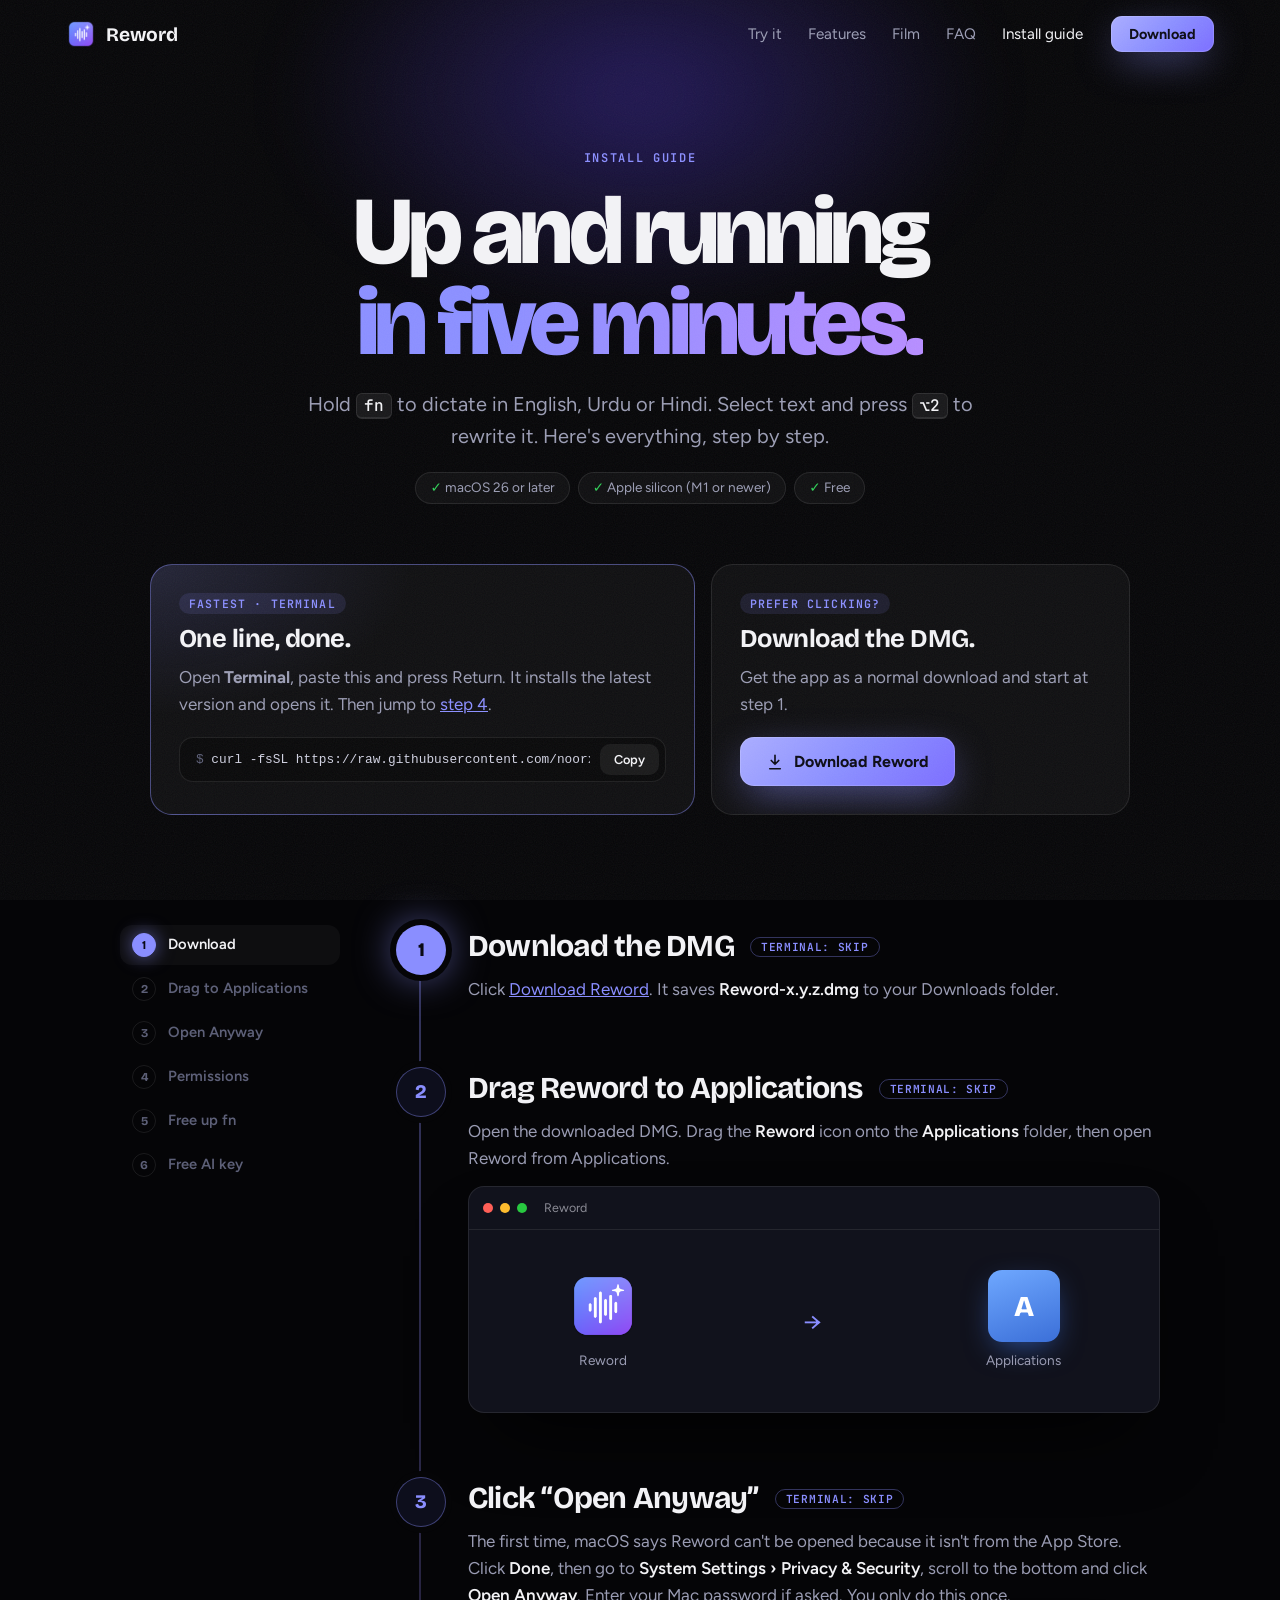
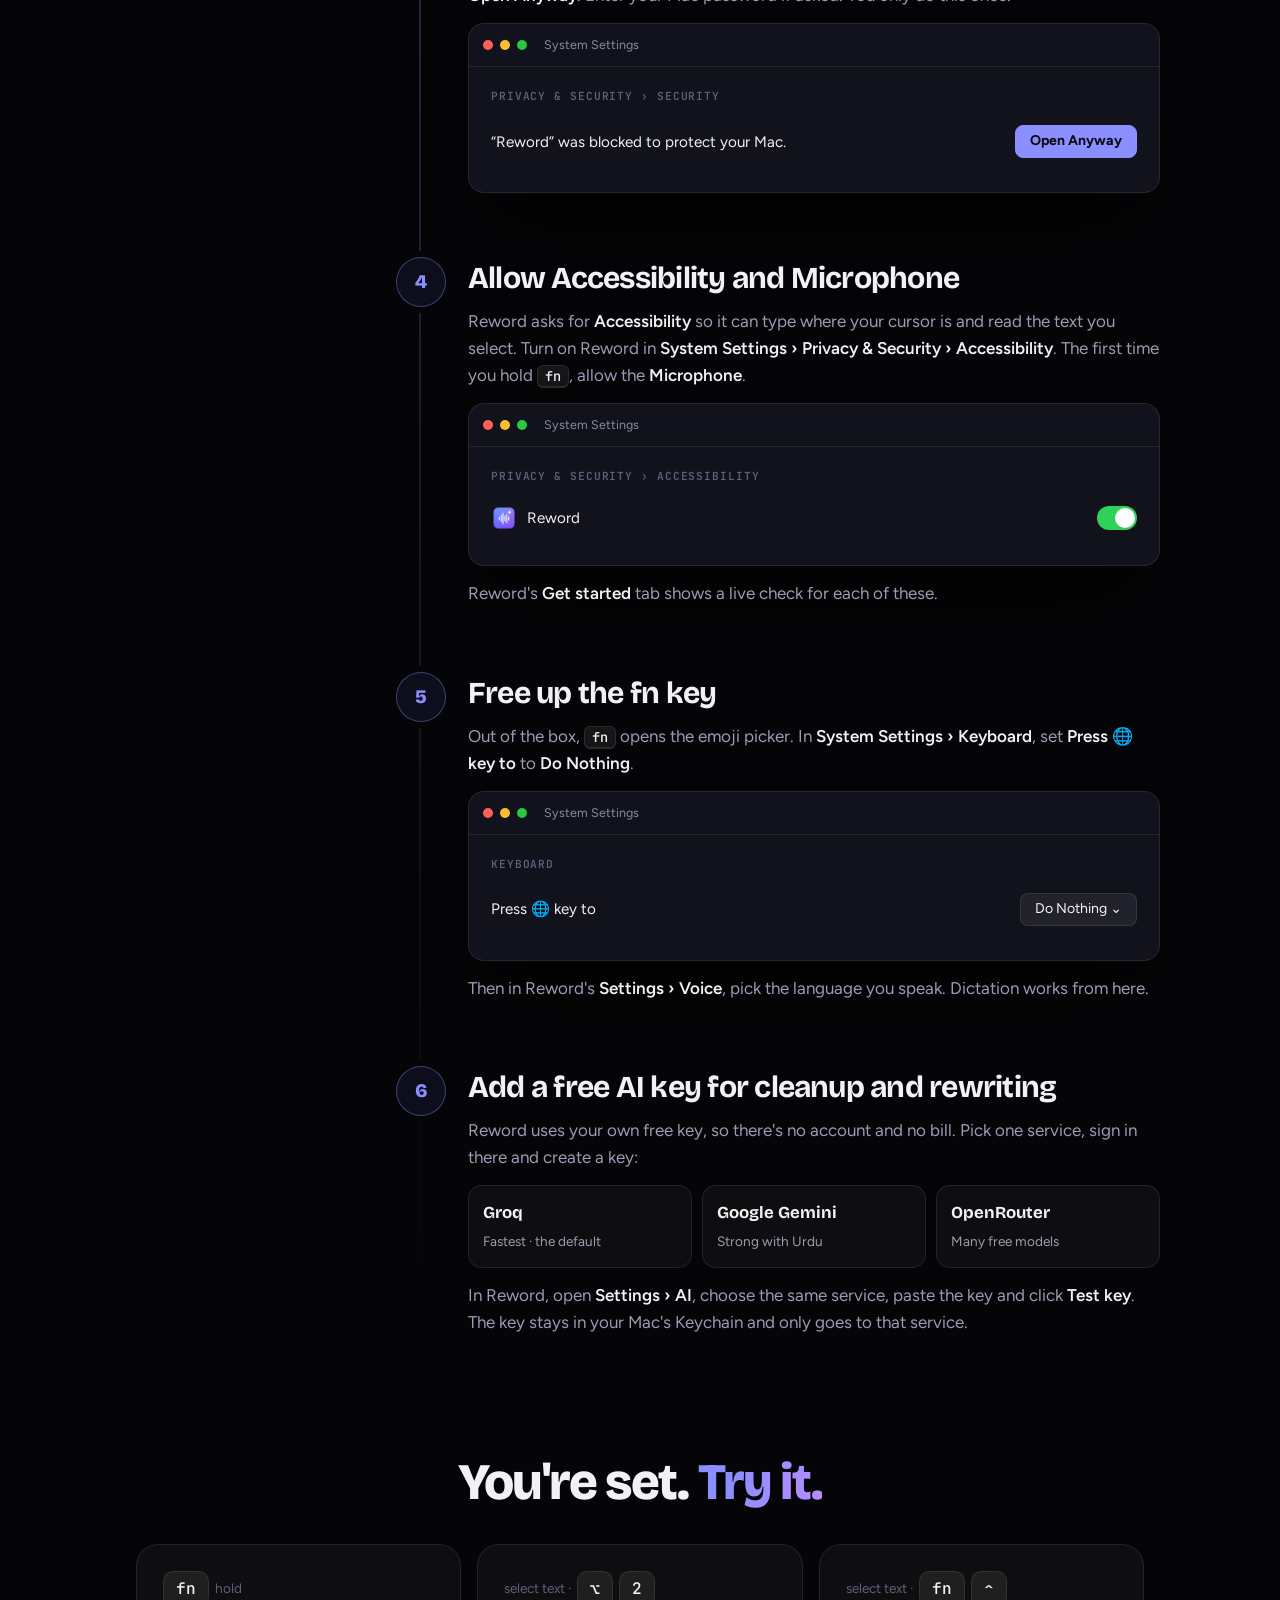
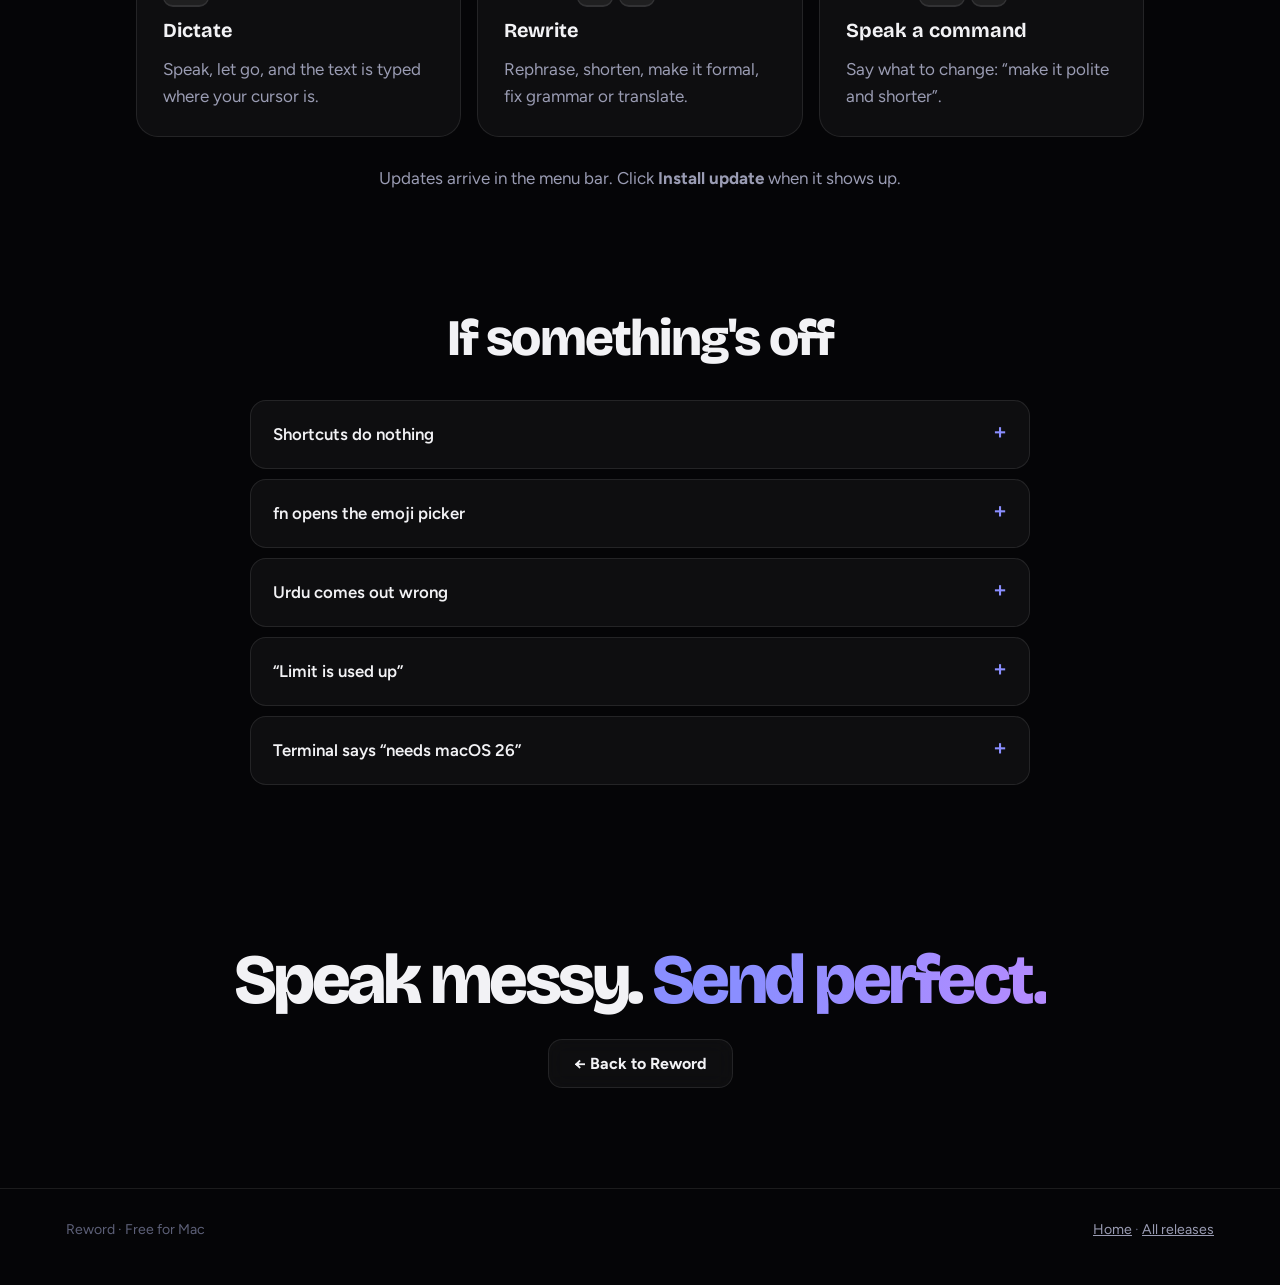
==== commit 37258363: "Install guide: cards fit small screens The install cards' grid column couldn't shrink below its cont" ====
--- a/docs/install.html
+++ b/docs/install.html
@@ -25,7 +25,7 @@
 .needs span::before { content: "✓ "; color: var(--green); }
 
 .paths { display: grid; grid-template-columns: 1.3fr 1fr; gap: 16px; max-width: 980px; margin: 0 auto; }
-.path { position: relative; border-radius: 22px; border: 1px solid var(--line); background: var(--surface); padding: 28px; display: grid; gap: 12px; align-content: start; min-width: 0; overflow: hidden; }
+.path { position: relative; border-radius: 22px; border: 1px solid var(--line); background: var(--surface); padding: 28px; display: grid; grid-template-columns: minmax(0, 1fr); gap: 12px; align-content: start; min-width: 0; overflow: hidden; }
 .path.fast { border-color: rgba(138,142,255,0.45); background: radial-gradient(80% 100% at 0% 0%, rgba(138,142,255,0.16), transparent 60%), var(--surface); }
 .path h2 { font-size: 1.6rem; letter-spacing: -0.02em; }
 .path p { color: var(--muted); }
